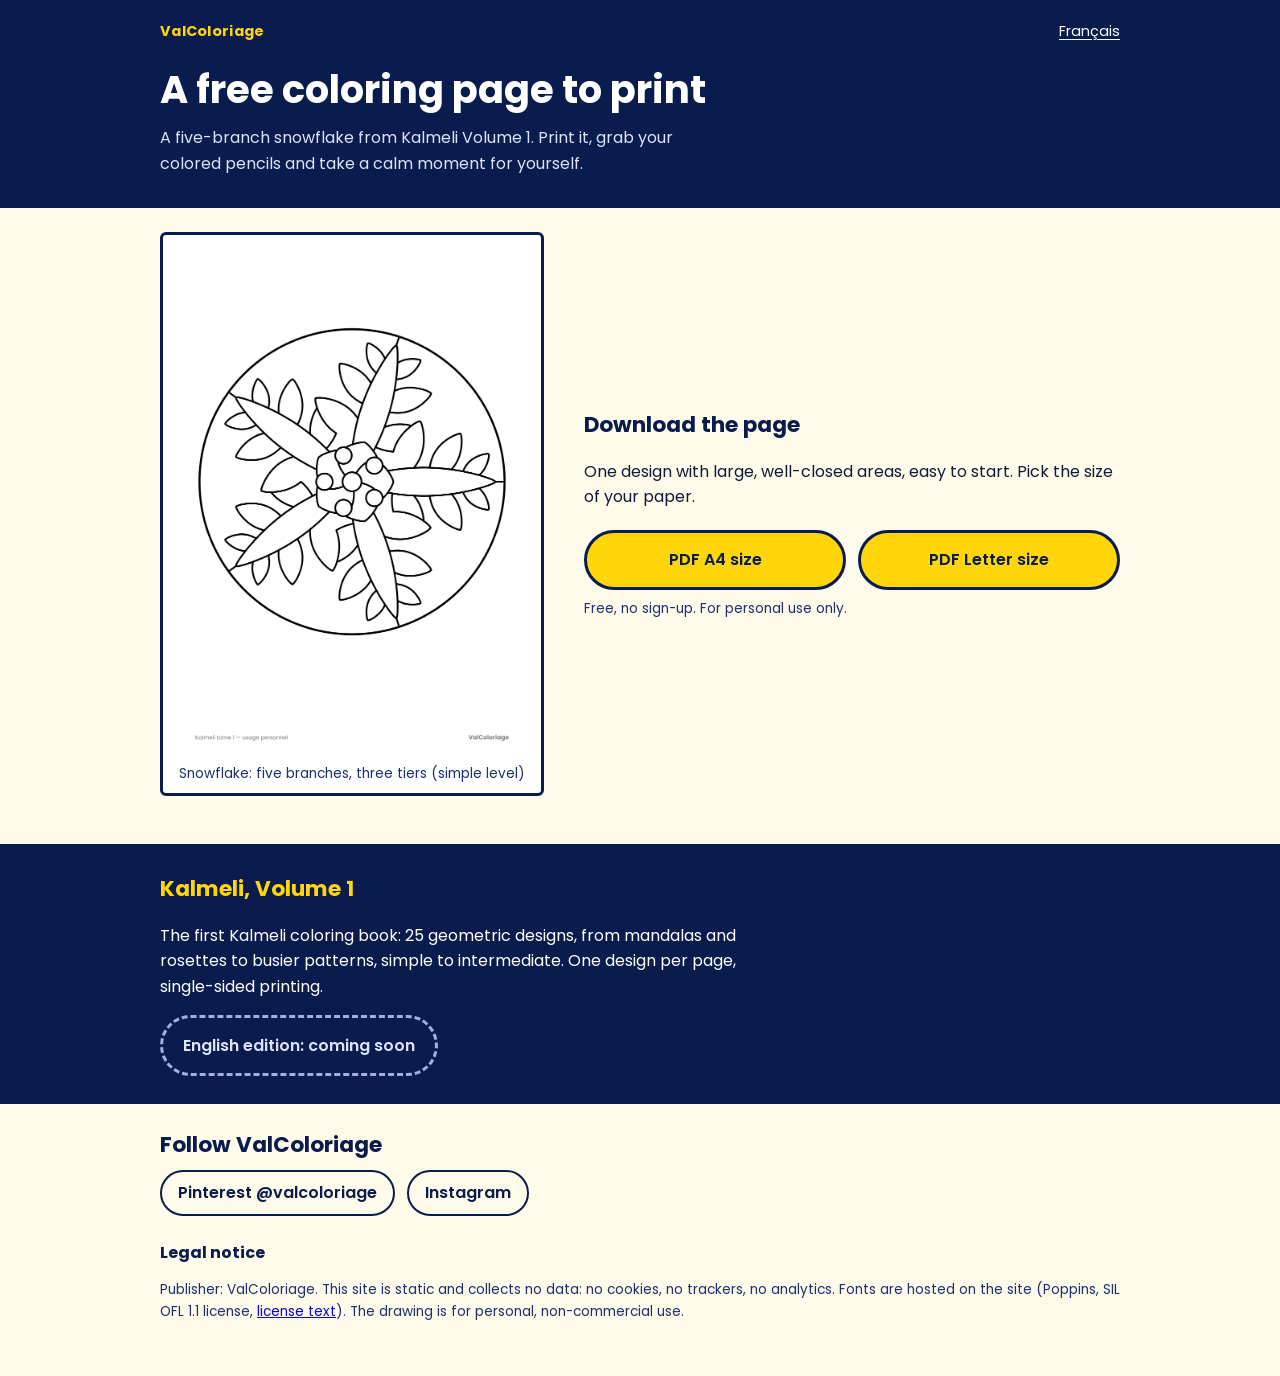
==== en/index.html @ 4c2a6c7b "Page gratuite à imprimer (flocon, Kalmeli tome 1), FR et EN, lien Amazon et réseaux" ====
<!doctype html>
<html lang="en">
<head>
<meta charset="utf-8">
<meta name="viewport" content="width=device-width, initial-scale=1">
<title>Free printable coloring page: snowflake | ValColoriage</title>
<meta name="description" content="A snowflake coloring page to print for free, PDF in A4 or Letter. Adult coloring, a geometric pattern for a calm moment, from Kalmeli Volume 1.">
<link rel="stylesheet" href="../style.css">
</head>
<body>
<header>
  <div class="contenu">
    <div class="barre">
      <span class="marque">ValColoriage</span>
      <span class="langue"><a href="../index.html" hreflang="fr" lang="fr">Français</a></span>
    </div>
    <h1>A free coloring page to print</h1>
    <p class="accroche">A five-branch snowflake from Kalmeli Volume 1. Print it, grab your colored pencils and take a calm moment for yourself.</p>
  </div>
</header>

<main>
  <div class="contenu">
    <div class="page-gratuite">
      <figure class="apercu">
        <img src="../img/apercu-flocon.png" width="900" height="1273" alt="Coloring page: a five-branch snowflake with leafy sprigs inside a large circle, in black lines on white.">
        <figcaption>Snowflake: five branches, three tiers (simple level)</figcaption>
      </figure>
      <div>
        <h2>Download the page</h2>
        <p>One design with large, well-closed areas, easy to start. Pick the size of your paper.</p>
        <div class="boutons">
          <a class="bouton" href="../pdf/kalmeli-t1-flocon-a4.pdf" download>PDF A4 size</a>
          <a class="bouton" href="../pdf/kalmeli-t1-flocon-letter.pdf" download>PDF Letter size</a>
        </div>
        <p class="note">Free, no sign-up. For personal use only.</p>
      </div>
    </div>
  </div>
</main>

<section class="livre" id="livre">
  <div class="contenu">
    <h2>Kalmeli, Volume 1</h2>
    <p>The first Kalmeli coloring book: 25 geometric designs, from mandalas and rosettes to busier patterns, simple to intermediate. One design per page, single-sided printing.</p>
    <!-- Édition EN pas encore en ligne : « bientôt », sans lien. -->
    <span class="inactif">English edition: coming soon</span>
  </div>
</section>

<section class="reseaux" id="reseaux">
  <div class="contenu">
    <h2>Follow ValColoriage</h2>
    <!-- À REMPLIR : URL des pages sociales (inconnues à ce jour, à confirmer par Léo avant publication). -->
    <ul>
      <li><a href="https://www.pinterest.com/valcoloriage/" rel="noopener">Pinterest @valcoloriage</a></li>
      <li><a href="https://www.instagram.com/livreskalmeli/" rel="noopener">Instagram</a></li>
    </ul>
  </div>
</section>

<footer>
  <div class="contenu">
    <h2 id="mentions">Legal notice</h2>
    <p>Publisher: ValColoriage. This site is static and collects no data: no cookies, no trackers, no analytics. Fonts are hosted on the site (Poppins, SIL OFL 1.1 license, <a href="../fonts/OFL-Poppins.txt">license text</a>). The drawing is for personal, non-commercial use.</p>
  </div>
</footer>
</body>
</html>
---- style.css ----
/* ValColoriage : page gratuite Kalmeli tome 1. Aucune ressource externe. Couleurs de la couverture : bleu nuit #0A1B4D, jaune #FFD60A. */
@font-face { font-family: "Poppins"; src: url("fonts/Poppins-Regular.ttf") format("truetype"); font-weight: 400; font-display: swap; }
@font-face { font-family: "Poppins"; src: url("fonts/Poppins-SemiBold.ttf") format("truetype"); font-weight: 600; font-display: swap; }
@font-face { font-family: "Poppins"; src: url("fonts/Poppins-Bold.ttf") format("truetype"); font-weight: 700; font-display: swap; }

:root {
  --nuit: #0A1B4D;
  --nuit-clair: #1B2F72;
  --jaune: #FFD60A;
  --creme: #FFFBEA;
  --texte: #101A3A;
}
* { box-sizing: border-box; }
html { -webkit-text-size-adjust: 100%; }
body {
  margin: 0;
  font-family: "Poppins", system-ui, sans-serif;
  font-size: 1rem;
  line-height: 1.6;
  color: var(--texte);
  background: var(--creme);
}
.contenu { width: 100%; max-width: 62rem; margin: 0 auto; padding: 0 1rem; }

header { background: var(--nuit); color: #fff; padding: 1.25rem 0 2rem; }
.barre { display: flex; justify-content: space-between; align-items: center; gap: 1rem; font-size: 0.9rem; }
.marque { font-weight: 700; letter-spacing: 0.02em; color: var(--jaune); }
.langue a { color: #fff; text-decoration: underline; text-underline-offset: 3px; }
h1 { font-size: 1.75rem; line-height: 1.2; margin: 1.5rem 0 0.75rem; font-weight: 700; }
.accroche { margin: 0; color: #DDE3F8; max-width: 36rem; }

main { padding: 1.5rem 0 1rem; }
.page-gratuite { display: grid; gap: 1.5rem; }
.apercu { margin: 0; background: #fff; border: 3px solid var(--nuit); border-radius: 6px; padding: 0.5rem; max-width: 24rem; width: 100%; justify-self: center; }
.apercu img { display: block; width: 100%; height: auto; }
.apercu figcaption { font-size: 0.85rem; text-align: center; padding-top: 0.5rem; color: var(--nuit-clair); }
h2 { font-size: 1.35rem; margin: 0 0 0.5rem; color: var(--nuit); }
.boutons { display: grid; gap: 0.75rem; margin: 1.25rem 0 0.5rem; }
.bouton {
  display: block; text-align: center; text-decoration: none; font-weight: 600;
  padding: 0.9rem 1.25rem; border-radius: 999px; min-height: 3rem;
  background: var(--jaune); color: var(--nuit); border: 3px solid var(--nuit);
}
.bouton:hover, .bouton:focus-visible { background: var(--nuit); color: var(--jaune); }
.bouton.discret { background: transparent; }
.bouton.discret:hover, .bouton.discret:focus-visible { background: var(--nuit); color: var(--jaune); }
.note { font-size: 0.85rem; color: var(--nuit-clair); margin: 0.25rem 0 0; }
.inactif { display: block; text-align: center; padding: 0.9rem 1.25rem; border-radius: 999px; border: 3px dashed var(--nuit-clair); color: var(--nuit-clair); font-weight: 600; }

section.livre { background: var(--nuit); color: #fff; margin: 2rem 0 0; padding: 1.75rem 0; }
section.livre h2 { color: var(--jaune); }
section.livre p { max-width: 38rem; }
section.livre .bouton { display: inline-block; }
section.livre .bouton:hover, section.livre .bouton:focus-visible { background: #fff; color: var(--nuit); border-color: #fff; }
section.livre .inactif { display: inline-block; border-color: #9FB0E6; color: #DDE3F8; }

.reseaux { padding: 1.5rem 0 0.5rem; }
.reseaux ul { list-style: none; margin: 0; padding: 0; display: flex; flex-wrap: wrap; gap: 0.75rem; }
.reseaux a { display: inline-block; padding: 0.5rem 1rem; border: 2px solid var(--nuit); border-radius: 999px; color: var(--nuit); text-decoration: none; font-weight: 600; }
.reseaux a:hover, .reseaux a:focus-visible { background: var(--nuit); color: var(--jaune); }

footer { padding: 1rem 0 2.5rem; font-size: 0.85rem; color: var(--nuit-clair); }
footer h2 { font-size: 1rem; }
a:focus-visible { outline: 3px solid var(--jaune); outline-offset: 2px; }
header a:focus-visible { outline-color: #fff; }

@media (min-width: 48rem) {
  h1 { font-size: 2.4rem; }
  .page-gratuite { grid-template-columns: 24rem 1fr; align-items: center; gap: 2.5rem; }
  .boutons { grid-template-columns: 1fr 1fr; }
}
@media print { header, section.livre, .reseaux, footer { display: none; } }
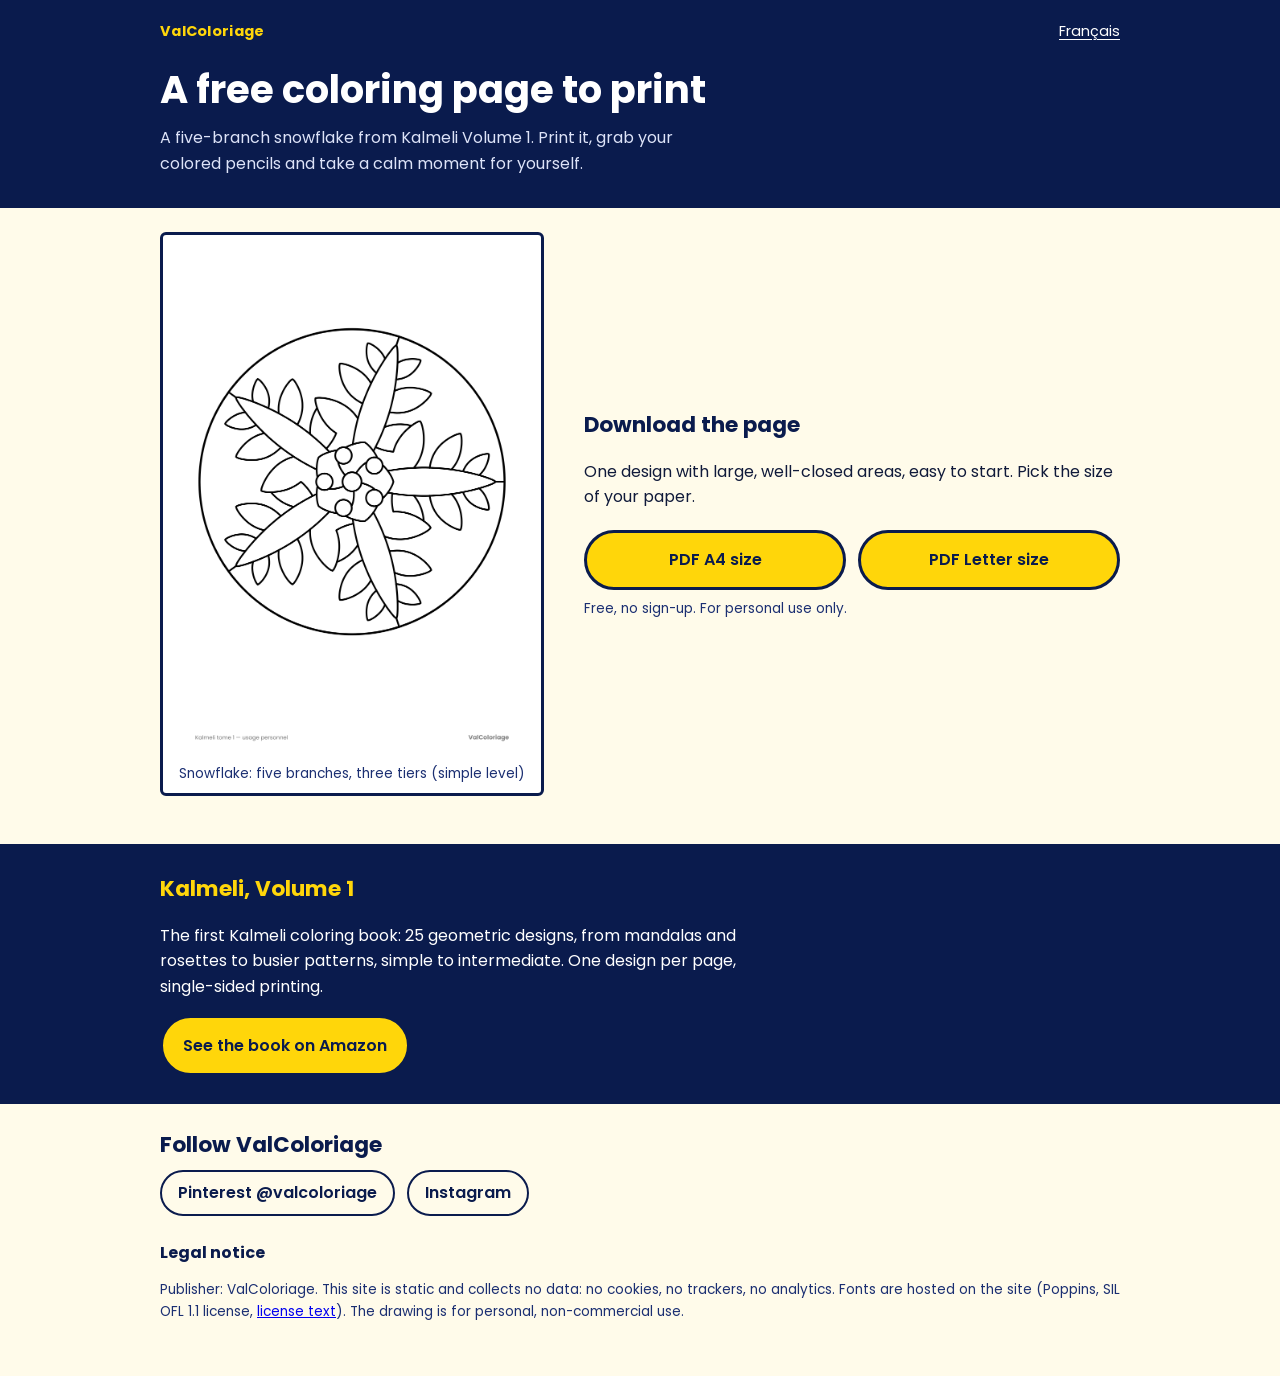
==== commit 220d6860: "Site EN : lien Amazon du volume 1 (B0HPG2SQWB)" ====
--- a/en/index.html
+++ b/en/index.html
@@ -43,8 +43,8 @@
   <div class="contenu">
     <h2>Kalmeli, Volume 1</h2>
     <p>The first Kalmeli coloring book: 25 geometric designs, from mandalas and rosettes to busier patterns, simple to intermediate. One design per page, single-sided printing.</p>
-    <!-- Édition EN pas encore en ligne : « bientôt », sans lien. -->
-    <span class="inactif">English edition: coming soon</span>
+    <!-- Lien Amazon US du volume 1 (EN) -->
+    <a class="bouton" href="https://www.amazon.com/dp/B0HPG2SQWB" rel="noopener">See the book on Amazon</a>
   </div>
 </section>
 
